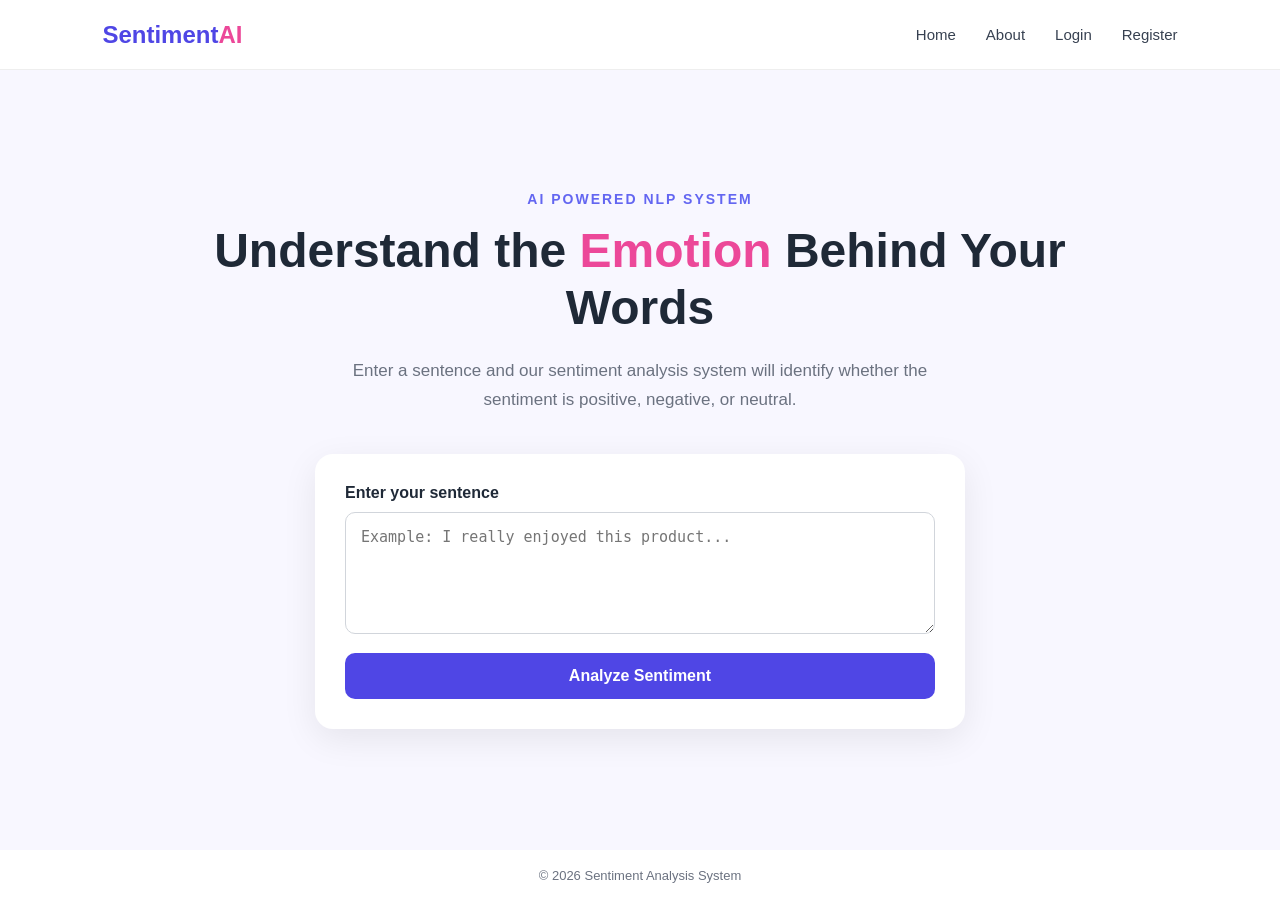
==== frontend/index.html @ 95f3ee21 "new commit" ====
<!DOCTYPE html>
<html lang="en">

<head>
    <meta charset="UTF-8">
    <meta name="viewport" content="width=device-width, initial-scale=1.0">

    <title>Sentiment Analysis System</title>

    <!-- CSS -->
    <link rel="stylesheet" href="css/style.css">
</head>

<body>

    <!-- ==================== Navigation Bar ==================== -->

    <nav class="navbar">

        <div class="logo">
            Sentiment<span>AI</span>
        </div>

        <div class="nav-links">

            <a href="index.html">
                Home
            </a>

            <a href="about.html">
                About
            </a>

            <a href="login.html">
                Login
            </a>

            <a href="register.html">
                Register
            </a>

        </div>

    </nav>


    <!-- ==================== Main Section ==================== -->

    <main class="hero">

        <div class="hero-content">

            <!-- AI Title -->

            <p class="small-title">
                AI POWERED NLP SYSTEM
            </p>


            <!-- Main Heading -->

            <h1>
                Understand the
                <span>Emotion</span>
                Behind Your Words
            </h1>


            <!-- Description -->

            <p class="description">

                Enter a sentence and our sentiment analysis system
                will identify whether the sentiment is positive,
                negative, or neutral.

            </p>


            <!-- ================================================= -->
            <!-- Sentiment Analysis Card -->
            <!-- ================================================= -->

            <div class="sentiment-card">

                <label for="sentimentText">
                    Enter your sentence
                </label>


                <textarea
                    id="sentimentText"
                    placeholder="Example: I really enjoyed this product..."
                    rows="5"></textarea>


                <button
                    id="analyzeBtn"
                    onclick="analyzeSentiment()">

                    Analyze Sentiment

                </button>


                <!-- ==================== Result ==================== -->

                <div id="result" class="result hidden">

                    <p class="result-label">
                        Sentiment Result
                    </p>

                    <h2 id="sentimentResult">
                        Positive
                    </h2>

                </div>

            </div>

        </div>

    </main>


    <!-- ==================== Footer ==================== -->

    <footer>

        <p>
            © 2026 Sentiment Analysis System
        </p>

    </footer>


    <!-- JavaScript -->

    <script src="js/script.js"></script>

</body>

</html>
---- frontend/css/style.css ----
* {
    margin: 0;
    padding: 0;
    box-sizing: border-box;
}

body {
    font-family: Arial, Helvetica, sans-serif;
    background: #f8f7ff;
    color: #1f2937;
}


/* Navbar */

.navbar {
    height: 70px;
    padding: 0 8%;
    display: flex;
    justify-content: space-between;
    align-items: center;
    background: white;
    border-bottom: 1px solid #eeeeee;
}

.logo {
    font-size: 24px;
    font-weight: bold;
    color: #4f46e5;
}

.logo span {
    color: #ec4899;
}

.nav-links {
    display: flex;
    gap: 30px;
}

.nav-links a {
    text-decoration: none;
    color: #374151;
    font-size: 15px;
}

.nav-links a:hover {
    color: #4f46e5;
}


/* Hero */

.hero {
    min-height: calc(100vh - 120px);
    display: flex;
    justify-content: center;
    align-items: center;
    padding: 60px 20px;
}

.hero-content {
    width: 100%;
    max-width: 900px;
    text-align: center;
}

.small-title {
    color: #6366f1;
    font-size: 14px;
    font-weight: bold;
    letter-spacing: 2px;
    margin-bottom: 15px;
}

h1 {
    font-size: 48px;
    line-height: 1.2;
    margin-bottom: 20px;
}

h1 span {
    color: #ec4899;
}

.description {
    max-width: 650px;
    margin: auto;
    color: #6b7280;
    line-height: 1.7;
    font-size: 17px;
}


/* Sentiment Card */

.sentiment-card {
    background: white;
    max-width: 650px;
    margin: 40px auto 0;
    padding: 30px;
    border-radius: 18px;
    box-shadow: 0 10px 35px rgba(0, 0, 0, 0.08);
    text-align: left;
}

.sentiment-card label {
    display: block;
    font-weight: bold;
    margin-bottom: 10px;
}

textarea {
    width: 100%;
    padding: 15px;
    border: 1px solid #d1d5db;
    border-radius: 10px;
    resize: vertical;
    font-size: 15px;
    outline: none;
}

textarea:focus {
    border-color: #6366f1;
}

button {
    width: 100%;
    margin-top: 15px;
    padding: 14px;
    border: none;
    border-radius: 10px;
    background: #4f46e5;
    color: white;
    font-size: 16px;
    font-weight: bold;
    cursor: pointer;
}

button:hover {
    background: #4338ca;
}


/* Result */

.result {
    margin-top: 25px;
    padding: 20px;
    border-radius: 10px;
    text-align: center;
    background: #f3f4f6;
}

.result-label {
    color: #6b7280;
    margin-bottom: 8px;
}

#sentimentResult {
    font-size: 28px;
}

.hidden {
    display: none;
}


/* Footer */

footer {
    height: 50px;
    display: flex;
    justify-content: center;
    align-items: center;
    background: white;
    color: #6b7280;
    font-size: 13px;
}


/* Responsive */

@media (max-width: 768px) {

    .navbar {
        padding: 0 5%;
    }

    .nav-links {
        gap: 12px;
    }

    .nav-links a {
        font-size: 13px;
    }

    h1 {
        font-size: 36px;
    }

    .description {
        font-size: 15px;
    }

    .sentiment-card {
        padding: 20px;
    }
}
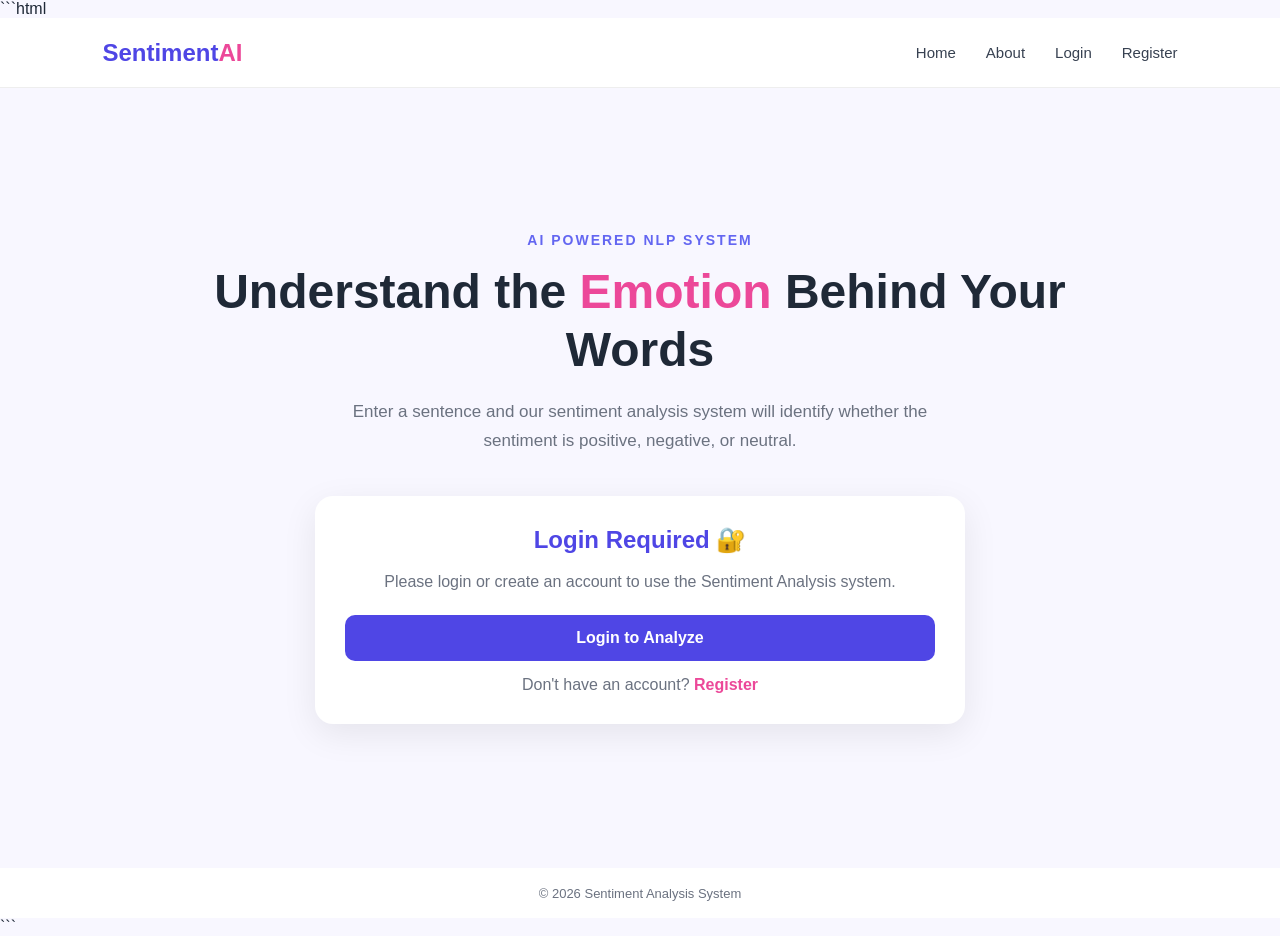
==== commit 4f8988f8: "Refactor HTML structure and improve comments" ====
--- a/frontend/index.html
+++ b/frontend/index.html
@@ -1,17 +1,24 @@
+```html
 <!DOCTYPE html>
 <html lang="en">
 
 <head>
+
     <meta charset="UTF-8">
-    <meta name="viewport" content="width=device-width, initial-scale=1.0">
+
+    <meta name="viewport"
+          content="width=device-width, initial-scale=1.0">
 
     <title>Sentiment Analysis System</title>
 
-    <!-- CSS -->
-    <link rel="stylesheet" href="css/style.css">
+    <link rel="stylesheet"
+          href="css/style.css">
+
 </head>
 
+
 <body>
+
 
     <!-- ==================== Navigation Bar ==================== -->
 
@@ -21,6 +28,7 @@
             Sentiment<span>AI</span>
         </div>
 
+
         <div class="nav-links">
 
             <a href="index.html">
@@ -44,29 +52,48 @@
     </nav>
 
 
+
     <!-- ==================== Main Section ==================== -->
 
     <main class="hero">
 
         <div class="hero-content">
 
-            <!-- AI Title -->
+
+            <!-- Welcome message -->
+
+            <p id="welcomeMessage"
+               style="
+                   display: none;
+                   color: #4f46e5;
+                   font-size: 18px;
+                   font-weight: bold;
+                   margin-bottom: 15px;
+               ">
+
+                Welcome!
+
+            </p>
+
+
 
             <p class="small-title">
+
                 AI POWERED NLP SYSTEM
+
             </p>
 
 
-            <!-- Main Heading -->
 
             <h1>
+
                 Understand the
                 <span>Emotion</span>
                 Behind Your Words
+
             </h1>
 
 
-            <!-- Description -->
 
             <p class="description">
 
@@ -77,15 +104,22 @@
             </p>
 
 
-            <!-- ================================================= -->
-            <!-- Sentiment Analysis Card -->
-            <!-- ================================================= -->
-
-            <div class="sentiment-card">
+
+            <!-- ================================================= -->
+            <!-- SENTIMENT ANALYSIS CARD -->
+            <!-- ================================================= -->
+
+            <div id="sentimentCard"
+                 class="sentiment-card"
+                 style="display: none;">
+
 
                 <label for="sentimentText">
+
                     Enter your sentence
+
                 </label>
+
 
 
                 <textarea
@@ -94,6 +128,7 @@
                     rows="5"></textarea>
 
 
+
                 <button
                     id="analyzeBtn"
                     onclick="analyzeSentiment()">
@@ -103,42 +138,135 @@
                 </button>
 
 
-                <!-- ==================== Result ==================== -->
-
-                <div id="result" class="result hidden">
+
+                <!-- Result -->
+
+                <div id="result"
+                     class="result hidden">
 
                     <p class="result-label">
+
                         Sentiment Result
+
                     </p>
 
+
                     <h2 id="sentimentResult">
+
                         Positive
+
                     </h2>
 
                 </div>
 
+
             </div>
 
+
+
+            <!-- ================================================= -->
+            <!-- LOGIN REQUIRED CARD -->
+            <!-- ================================================= -->
+
+            <div id="loginRequired"
+                 class="sentiment-card"
+                 style="
+                     text-align: center;
+                     display: block;
+                 ">
+
+
+                <h2 style="
+                    color: #4f46e5;
+                    margin-bottom: 15px;
+                ">
+
+                    Login Required 🔐
+
+                </h2>
+
+
+
+                <p style="
+                    color: #6b7280;
+                    margin-bottom: 20px;
+                    line-height: 1.6;
+                ">
+
+                    Please login or create an account
+                    to use the Sentiment Analysis system.
+
+                </p>
+
+
+
+                <a href="login.html"
+                   style="
+                       display: block;
+                       padding: 14px;
+                       background: #4f46e5;
+                       color: white;
+                       text-decoration: none;
+                       border-radius: 10px;
+                       font-weight: bold;
+                   ">
+
+                    Login to Analyze
+
+                </a>
+
+
+
+                <p style="
+                    margin-top: 15px;
+                    color: #6b7280;
+                ">
+
+                    Don't have an account?
+
+                    <a href="register.html"
+                       style="
+                           color: #ec4899;
+                           font-weight: bold;
+                           text-decoration: none;
+                       ">
+
+                        Register
+
+                    </a>
+
+                </p>
+
+
+            </div>
+
+
         </div>
 
     </main>
 
 
+
     <!-- ==================== Footer ==================== -->
 
     <footer>
 
         <p>
+
             © 2026 Sentiment Analysis System
+
         </p>
 
     </footer>
 
 
+
     <!-- JavaScript -->
 
     <script src="js/script.js"></script>
 
+
 </body>
 
-</html>+</html>
+```
